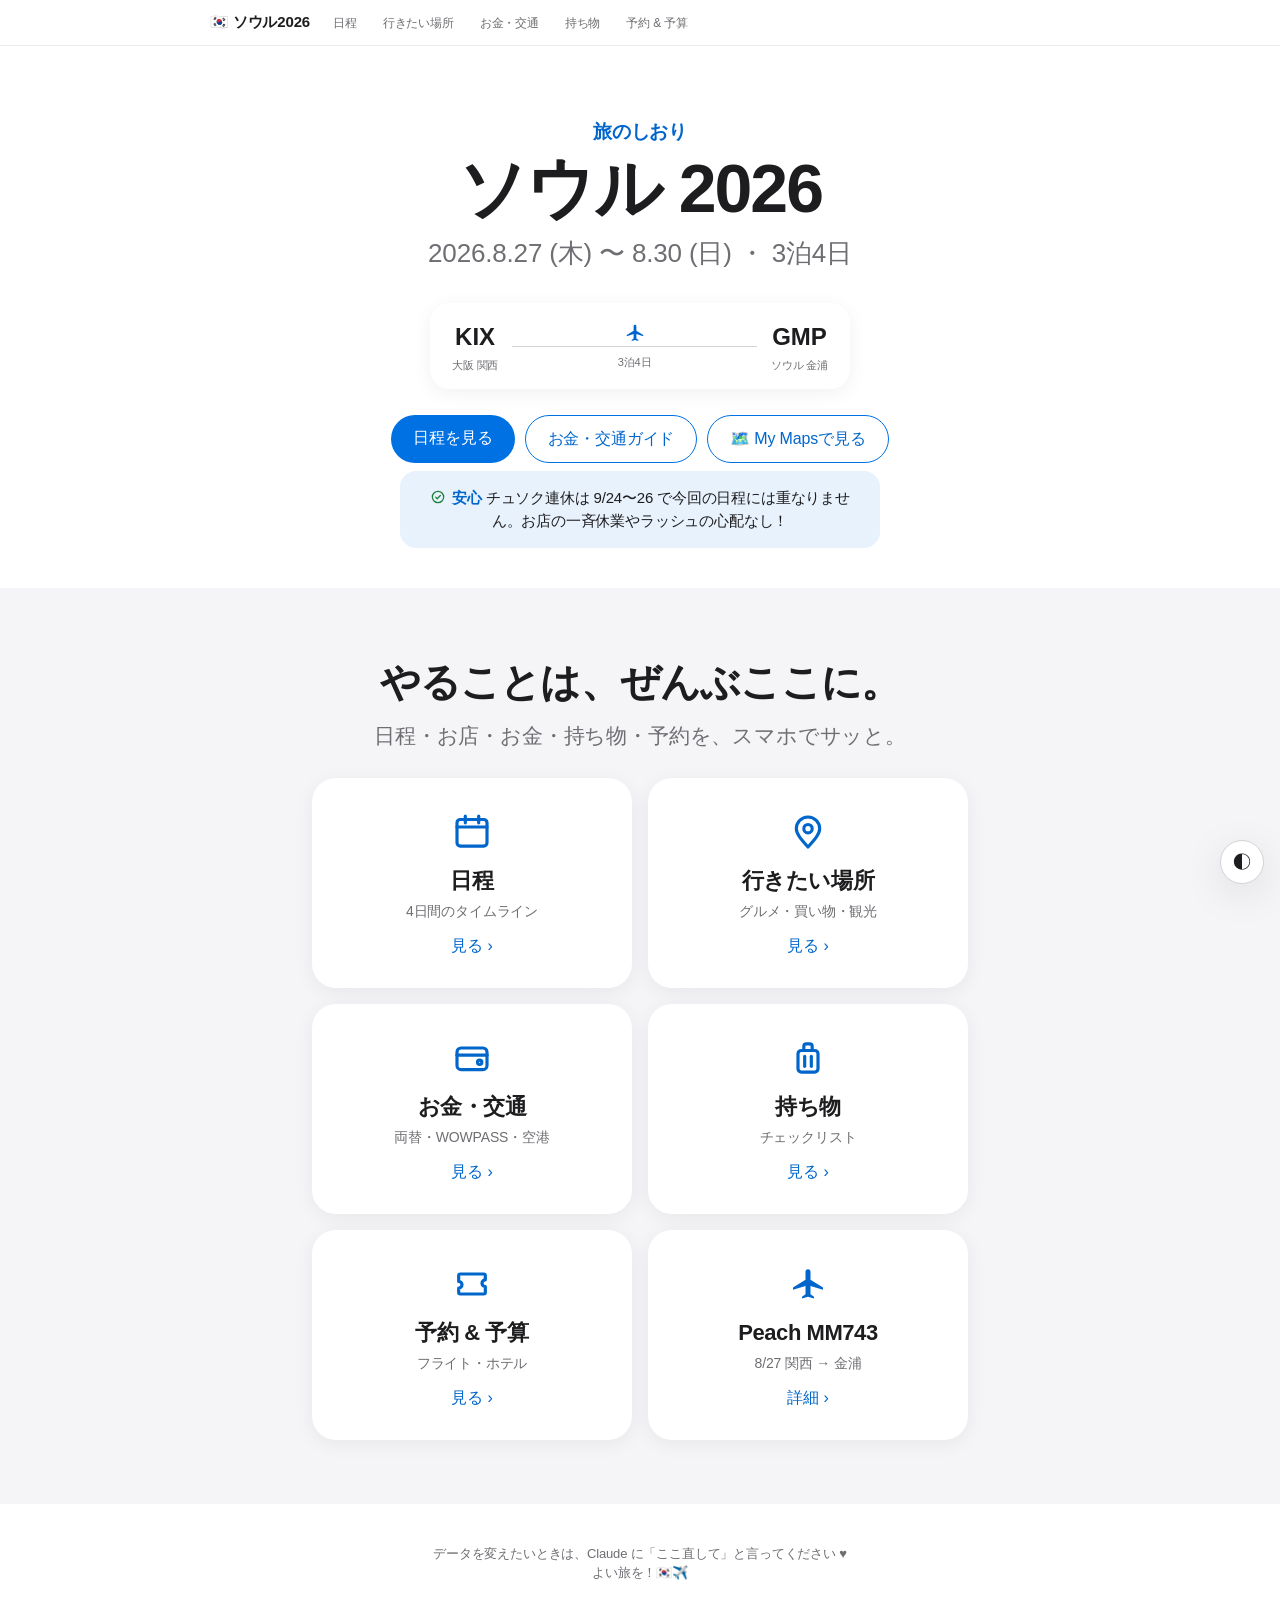
==== index.html @ 24867113 "Update Gimpo-Dongdaemun subway fare with confirmed actual value User rode the route live and confirm" ====
<!DOCTYPE html>
<html lang="ja">
<head>
<meta charset="UTF-8" />
<meta name="viewport" content="width=device-width, initial-scale=1" />
<title>ソウル旅のしおり 2026</title>
<link rel="stylesheet" href="css/style.css?v=6" />
<link rel="icon" href="data:image/svg+xml,<svg xmlns='http://www.w3.org/2000/svg' viewBox='0 0 100 100'><text y='.9em' font-size='90'>🧳</text></svg>" />
</head>
<body data-page="index">
<nav class="nav"><div class="nav-inner">
  <a class="home" href="index.html">🇰🇷 ソウル2026</a>
  <a class="item" href="schedule.html">日程</a>
  <a class="item" href="places.html">行きたい場所</a>
  <a class="item" href="guide.html">お金・交通</a>
  <a class="item" href="packing.html">持ち物</a>
  <a class="item" href="booking.html">予約 &amp; 予算</a>
</div></nav>

<header class="hero wrap">
  <p class="eyebrow">旅のしおり</p>
  <h1 class="big">ソウル 2026</h1>
  <p class="subhead" id="hero-dates"></p>
  <div class="route" aria-label="フライト区間">
    <div class="port"><div class="code">KIX</div><div class="city">大阪 関西</div></div>
    <div class="mid"><div class="ln"></div><span class="pl" data-icon="flight"></span><div class="nights">3泊4日</div></div>
    <div class="port"><div class="code">GMP</div><div class="city">ソウル 金浦</div></div>
  </div>
  <div class="cta-row">
    <a class="btn" href="schedule.html">日程を見る</a>
    <a class="btn ghost" href="guide.html">お金・交通ガイド</a>
    <a class="btn ghost" href="https://www.google.com/maps/d/viewer?mid=12uMAsiohCHTfbqAK3I8pVmQ7qAwvk7g&ll=37.53083521055298%2C126.99211750979475&z=12" target="_blank" rel="noopener">🗺️ My Mapsで見る</a>
  </div>
  <p class="callout" id="hero-note"></p>
</header>

<section class="band alt">
  <div class="wrap center" style="margin-bottom:26px">
    <h2 class="sec-title">やることは、ぜんぶここに。</h2>
    <p class="sec-sub">日程・お店・お金・持ち物・予約を、スマホでサッと。</p>
  </div>
  <div class="wrap">
    <div class="tiles">
      <a class="tile" href="schedule.html"><span class="ic" data-icon="calendar"></span><h3>日程</h3><p>4日間のタイムライン</p><span class="more">見る</span></a>
      <a class="tile" href="places.html"><span class="ic" data-icon="place"></span><h3>行きたい場所</h3><p>グルメ・買い物・観光</p><span class="more">見る</span></a>
      <a class="tile" href="guide.html"><span class="ic" data-icon="payments"></span><h3>お金・交通</h3><p>両替・WOWPASS・空港</p><span class="more">見る</span></a>
      <a class="tile" href="packing.html"><span class="ic" data-icon="luggage"></span><h3>持ち物</h3><p>チェックリスト</p><span class="more">見る</span></a>
      <a class="tile" href="booking.html"><span class="ic" data-icon="ticket"></span><h3>予約 &amp; 予算</h3><p>フライト・ホテル</p><span class="more">見る</span></a>
      <a class="tile" href="booking.html"><span class="ic" data-icon="flight"></span><h3>Peach MM743</h3><p>8/27 関西 → 金浦</p><span class="more">詳細</span></a>
    </div>
  </div>
</section>

<footer class="foot">データを変えたいときは、Claude に「ここ直して」と言ってください ♥<br>よい旅を！🇰🇷✈️</footer>
<button class="themebtn" id="themebtn" aria-label="ライト/ダーク切り替え" title="テーマ切り替え">◐</button>
<script src="js/data.js?v=6"></script>
<script src="js/icons.js?v=6"></script>
<script src="js/app.js?v=6"></script>
</body>
</html>
---- css/style.css ----
:root {
  --bg: #ffffff;
  --bg-alt: #f5f5f7;
  --text: #1d1d1f;
  --text-2: #6e6e73;
  --line: #d2d2d7;
  --line-soft: #e8e8ed;
  --card: #ffffff;
  --card-alt: #fbfbfd;
  --accent: #0071e3;
  --accent-ink: #0066cc;
  --accent-soft: #e8f2fd;
  --good: #1a7f37;
  --shadow: 0 4px 20px rgba(0, 0, 0, 0.06);
  --shadow-lg: 0 10px 40px rgba(0, 0, 0, 0.10);
  --radius: 20px;
  --maxw: 700px;
  --nav-h: 46px;
  --font: -apple-system, BlinkMacSystemFont, "SF Pro Display", "SF Pro Text", "Helvetica Neue", "Hiragino Sans", "Hiragino Kaku Gothic ProN", "Noto Sans JP", Arial, sans-serif;
}
@media (prefers-color-scheme: dark) {
  :root:not([data-theme="light"]) {
    --bg: #000000; --bg-alt: #101012; --text: #f5f5f7; --text-2: #a1a1a6;
    --line: #37373a; --line-soft: #262628; --card: #1d1d1f; --card-alt: #151517;
    --accent: #2997ff; --accent-ink: #2997ff; --accent-soft: #10233a;
    --good: #30d158;
    --shadow: 0 4px 20px rgba(0,0,0,.5); --shadow-lg: 0 10px 40px rgba(0,0,0,.6);
  }
}
:root[data-theme="dark"] {
  --bg: #000000; --bg-alt: #101012; --text: #f5f5f7; --text-2: #a1a1a6;
  --line: #37373a; --line-soft: #262628; --card: #1d1d1f; --card-alt: #151517;
  --accent: #2997ff; --accent-ink: #2997ff; --accent-soft: #10233a;
  --good: #30d158;
  --shadow: 0 4px 20px rgba(0,0,0,.5); --shadow-lg: 0 10px 40px rgba(0,0,0,.6);
}

* { box-sizing: border-box; margin: 0; padding: 0; }
html { scroll-behavior: smooth; }
body {
  background: var(--bg); color: var(--text); font-family: var(--font);
  font-size: 17px; line-height: 1.5; letter-spacing: -0.01em;
  -webkit-font-smoothing: antialiased; text-rendering: optimizeLegibility;
}
a { color: var(--accent-ink); text-decoration: none; }
a:hover { text-decoration: underline; }
.wrap { max-width: var(--maxw); margin: 0 auto; padding: 0 22px; }

/* ---------- Global nav (Apple slim bar) ---------- */
.nav {
  position: sticky; top: 0; z-index: 40; height: var(--nav-h);
  background: color-mix(in srgb, var(--bg) 72%, transparent);
  -webkit-backdrop-filter: saturate(180%) blur(20px);
  backdrop-filter: saturate(180%) blur(20px);
  border-bottom: 1px solid var(--line-soft);
}
.nav-inner {
  max-width: 900px; margin: 0 auto; height: 100%; padding: 0 20px;
  display: flex; align-items: center; gap: 4px; overflow-x: auto; scrollbar-width: none;
}
.nav-inner::-webkit-scrollbar { display: none; }
.nav .home { font-weight: 600; font-size: 15px; color: var(--text); margin-right: 8px; white-space: nowrap; }
.nav .home:hover { text-decoration: none; opacity: .7; }
.nav a.item {
  font-size: 12px; color: var(--text-2); padding: 6px 11px; border-radius: 999px; white-space: nowrap;
  transition: color .2s, background .2s;
}
.nav a.item:hover { color: var(--text); text-decoration: none; }
.nav a.item[aria-current="page"] { color: var(--text); background: var(--bg-alt); }
.nav a:focus-visible, .btn:focus-visible, .check:focus-visible, .reset:focus-visible { outline: 2px solid var(--accent); outline-offset: 3px; }

/* ---------- Bands ---------- */
.band { padding: 64px 0; }
.band.alt { background: var(--bg-alt); }
.band.tight { padding: 40px 0; }
.center { text-align: center; }

/* ---------- Hero ---------- */
.hero { padding: 72px 0 40px; text-align: center; }
.eyebrow { font-size: 19px; font-weight: 600; color: var(--accent-ink); margin-bottom: 6px; letter-spacing: -0.01em; }
h1.big {
  font-size: clamp(40px, 9vw, 68px); font-weight: 700; line-height: 1.05; letter-spacing: -0.03em;
  text-wrap: balance;
}
.subhead { font-size: clamp(19px, 3.6vw, 26px); font-weight: 500; color: var(--text-2); margin-top: 10px; text-wrap: balance; }
.cta-row { display: flex; gap: 10px; justify-content: center; flex-wrap: wrap; margin-top: 26px; }
.btn {
  display: inline-block; background: var(--accent); color: #fff; font-size: 16px; font-weight: 500;
  padding: 11px 22px; border-radius: 999px; border: none; cursor: pointer; transition: opacity .2s;
}
.btn:hover { opacity: .88; text-decoration: none; }
.btn.ghost { background: transparent; color: var(--accent-ink); border: 1px solid var(--accent); }
.more { color: var(--accent-ink); font-size: 16px; font-weight: 500; }
.more::after { content: " ›"; }

/* route strip */
.route {
  display: flex; align-items: center; gap: 14px; margin: 30px auto 0; max-width: 420px;
  padding: 16px 22px; background: var(--card); border-radius: var(--radius); box-shadow: var(--shadow);
}
.route .port { text-align: center; flex: 0 0 auto; }
.route .code { font-size: 24px; font-weight: 700; letter-spacing: 0; }
.route .city { font-size: 11px; color: var(--text-2); margin-top: 2px; }
.route .mid { flex: 1; text-align: center; color: var(--accent-ink); position: relative; }
.route .mid .ln { border-top: 1.5px solid var(--line); position: absolute; left: 0; right: 0; top: 50%; }
.route .mid .pl { position: relative; font-size: 16px; background: var(--card); padding: 0 8px; }
.route .mid .nights { font-size: 11px; color: var(--text-2); margin-top: 2px; }

/* ---------- Section headings ---------- */
.sec-title { font-size: clamp(28px, 5vw, 40px); font-weight: 700; letter-spacing: -0.02em; text-wrap: balance; }
.sec-sub { font-size: clamp(17px, 2.6vw, 21px); color: var(--text-2); margin-top: 8px; text-wrap: balance; }
.page-head { text-align: center; padding: 56px 0 8px; }

/* ---------- Feature tiles (index) ---------- */
.tiles { display: grid; grid-template-columns: 1fr 1fr; gap: 16px; margin-top: 8px; }
@media (max-width: 540px) { .tiles { grid-template-columns: 1fr; } }
.tile {
  display: flex; flex-direction: column; text-align: center; align-items: center;
  background: var(--card); border-radius: 24px; box-shadow: var(--shadow);
  padding: 34px 22px 30px; transition: transform .18s, box-shadow .25s;
}
.tile:hover { transform: translateY(-3px); box-shadow: var(--shadow-lg); text-decoration: none; }
.tile .ic { font-size: 40px; }
.tile h3 { font-size: 22px; font-weight: 700; letter-spacing: -0.02em; margin-top: 12px; color: var(--text); }
.tile p { font-size: 14px; color: var(--text-2); margin-top: 4px; }
.tile .more { margin-top: 12px; }

/* ---------- Cards ---------- */
.card { background: var(--card); border-radius: var(--radius); box-shadow: var(--shadow); padding: 20px 22px; }
.card + .card { margin-top: 16px; }
.callout { background: var(--accent-soft); border-radius: 16px; padding: 16px 20px; font-size: 15px; margin: 8px auto 0; max-width: 480px; }
.callout b { color: var(--accent-ink); }

/* ---------- Schedule ---------- */
.day { margin-bottom: 48px; }
.day-head { display: flex; align-items: baseline; gap: 14px; margin-bottom: 18px; }
.day-num { font-size: 46px; font-weight: 700; letter-spacing: -0.03em; color: var(--accent-ink); line-height: 1; font-variant-numeric: tabular-nums; }
.day-meta .day-title { font-size: 21px; font-weight: 700; letter-spacing: -0.02em; }
.day-meta .day-sub { font-size: 13px; color: var(--text-2); font-variant-numeric: tabular-nums; }
.day-route { background: var(--accent-soft); border-radius: var(--radius); padding: 14px 18px; margin-bottom: 14px; }
.day-route-head { display: flex; align-items: center; justify-content: space-between; gap: 10px; flex-wrap: wrap; font-size: 13px; font-weight: 600; color: var(--accent-ink); margin-bottom: 10px; }
.day-route-head .ico { width: 16px; height: 16px; vertical-align: -3px; margin-right: 2px; }
.day-route-all { font-size: 13px; font-weight: 500; color: var(--accent-ink); white-space: nowrap; }
.day-route-all:hover { text-decoration: underline; }
.day-route-chain { display: flex; flex-wrap: wrap; align-items: center; gap: 6px; margin-top: 10px; }
.day-route-chip { font-size: 13px; font-weight: 500; color: var(--text); background: var(--card); border-radius: 999px; padding: 6px 13px; white-space: nowrap; box-shadow: var(--shadow); }
.day-route-chip:hover { color: var(--accent-ink); }
.day-route-arrow { color: var(--text-2); font-size: 14px; }
.day-route-map { height: 260px; width: 100%; border-radius: 14px; overflow: hidden; background: var(--card); }
.day-route-pin {
  display: flex; align-items: center; justify-content: center; width: 26px; height: 26px; border-radius: 50%;
  background: var(--accent); color: #fff; font-size: 12px; font-weight: 700; box-shadow: 0 1px 4px rgba(0,0,0,.35);
}
.day-route-pin-hotel { background: #2a2f38; font-size: 13px; }
.tl { display: flex; flex-direction: column; gap: 12px; }
.tl-item { display: flex; gap: 16px; background: var(--card); border-radius: var(--radius); box-shadow: var(--shadow); padding: 16px 18px; }
.tl-time { flex: 0 0 52px; font-size: 15px; font-weight: 700; color: var(--accent-ink); font-variant-numeric: tabular-nums; padding-top: 1px; }
.tl-body { flex: 1; min-width: 0; }
.tl-title { font-size: 17px; font-weight: 600; letter-spacing: -0.01em; }
.tl-place { font-size: 13px; color: var(--text-2); margin-top: 3px; }
.tl-memo { font-size: 14px; color: var(--text); margin-top: 8px; line-height: 1.55; }
.maplink { display: inline-block; margin-top: 8px; font-size: 14px; font-weight: 500; color: var(--accent-ink); }
.maplink::after { content: " ›"; }
.maplink:hover { text-decoration: underline; }

/* ---------- rows (places / packing) ---------- */
.cat { margin-bottom: 20px; }
.cat-head { font-size: 22px; font-weight: 700; letter-spacing: -0.02em; margin: 8px 2px 12px; display: flex; align-items: center; gap: 10px; }
.cat-head .tag { font-size: 12px; font-weight: 600; color: var(--accent-ink); background: var(--accent-soft); border-radius: 999px; padding: 3px 11px; }
.row { display: flex; gap: 14px; align-items: flex-start; padding: 14px 0; border-bottom: 1px solid var(--line-soft); }
.row:last-child { border-bottom: none; }
.row.scheduled { background: var(--accent-soft); border-radius: 12px; margin: 0 -12px; padding: 14px 12px; }
.check {
  flex: 0 0 auto; width: 26px; height: 26px; margin-top: 1px; border-radius: 50%;
  border: 2px solid var(--line); background: transparent; cursor: pointer;
  display: grid; place-items: center; color: #fff; font-size: 14px; line-height: 1; transition: background .15s, border-color .15s;
}
.check[aria-pressed="true"] { background: var(--accent); border-color: var(--accent); }
.check.good[aria-pressed="true"] { background: var(--good); border-color: var(--good); }
.row-body { flex: 1; min-width: 0; }
.row-name { font-size: 17px; font-weight: 500; }
.row-name.done { color: var(--text-2); text-decoration: line-through; }
.row-area { font-size: 12px; color: var(--text-2); background: var(--bg-alt); border-radius: 999px; padding: 2px 9px; margin-left: 8px; white-space: nowrap; }
.rank-badge { display: inline-block; font-size: 11px; font-weight: 700; color: #fff; border-radius: 999px; padding: 2px 9px; margin-right: 8px; vertical-align: 2px; }
.rank-badge.rank-1 { background: #d4a017; }
.rank-badge.rank-2 { background: #9aa0a6; }
.rank-badge.rank-3 { background: #b5651d; }
.rank-badge.rank-n { background: var(--accent); }
.sched-badge { display: inline-block; font-size: 11px; font-weight: 700; color: #fff; background: var(--accent); border-radius: 999px; padding: 2px 9px; margin-right: 8px; vertical-align: 2px; white-space: nowrap; }
.row-desc { font-size: 14px; color: var(--text-2); margin-top: 3px; }
.row-meta { font-size: 12px; color: var(--text-2); margin-top: 4px; display: flex; gap: 12px; flex-wrap: wrap; }
.row-meta span { min-width: 0; }
.progress { height: 8px; background: var(--line-soft); border-radius: 999px; overflow: hidden; margin: 4px 2px 8px; }
.progress > span { display: block; height: 100%; background: var(--good); width: 0; transition: width .4s ease; }
.progress-label { font-size: 14px; color: var(--text-2); margin: 0 2px 8px; font-variant-numeric: tabular-nums; }
.reset { display: block; margin: 10px auto 0; font-family: var(--font); font-size: 14px; color: var(--accent-ink); background: transparent; border: 1px solid var(--line); border-radius: 999px; padding: 8px 20px; cursor: pointer; }
.reset:hover { border-color: var(--accent); }

/* ---------- booking ---------- */
.ticket { background: var(--card); border-radius: var(--radius); box-shadow: var(--shadow); padding: 20px 22px; margin-bottom: 16px; }
.ticket h3 { font-size: 15px; font-weight: 700; letter-spacing: -0.01em; margin-bottom: 12px; display: flex; align-items: center; gap: 8px; }
.kv { display: flex; justify-content: space-between; gap: 14px; padding: 6px 0; font-size: 15px; border-bottom: 1px solid var(--line-soft); }
.kv:last-child { border-bottom: none; }
.kv .k { color: var(--text-2); flex: 0 0 auto; }
.kv .v { text-align: right; font-weight: 500; font-variant-numeric: tabular-nums; }
table.budget { width: 100%; border-collapse: collapse; font-size: 14px; }
table.budget th, table.budget td { padding: 11px 6px; border-bottom: 1px solid var(--line-soft); text-align: right; }
table.budget th { color: var(--text-2); font-weight: 600; font-size: 12px; }
table.budget td:first-child, table.budget th:first-child { text-align: left; }
table.budget td { font-variant-numeric: tabular-nums; }
.sub { font-size: 12px; color: var(--text-2); }
.total td { font-weight: 700; color: var(--text); border-bottom: none; font-size: 15px; }
.rate { font-size: 13px; color: var(--text-2); margin-top: 14px; background: var(--bg-alt); padding: 12px 16px; border-radius: 12px; }

/* ---------- guide ---------- */
.guide h2 { font-size: clamp(24px, 4.5vw, 32px); font-weight: 700; letter-spacing: -0.02em; margin: 40px 0 14px; }
.guide h2:first-of-type { margin-top: 8px; }
.guide h3 { font-size: 18px; font-weight: 600; margin: 4px 0 8px; }
.guide p { font-size: 15px; margin-bottom: 12px; color: var(--text); }
.guide ul { margin: 0 0 14px 0; padding-left: 22px; }
.guide li { font-size: 15px; margin-bottom: 7px; }
.guide strong { color: var(--accent-ink); font-weight: 600; }
.g-scroll { overflow-x: auto; margin-bottom: 16px; -webkit-overflow-scrolling: touch; }
.g-table { width: 100%; border-collapse: collapse; font-size: 13.5px; min-width: 460px; }
.g-table th, .g-table td { padding: 11px 12px; border-bottom: 1px solid var(--line-soft); text-align: left; vertical-align: top; }
.g-table th { color: var(--text-2); font-weight: 600; white-space: nowrap; background: var(--bg-alt); }
.g-table td:first-child { font-weight: 600; white-space: nowrap; }

/* ---------- footer ---------- */
.foot { text-align: center; padding: 40px 0; font-size: 13px; color: var(--text-2); }

.themebtn { position: fixed; right: 16px; bottom: 16px; z-index: 50; width: 44px; height: 44px; border-radius: 50%; border: 1px solid var(--line); background: var(--card); color: var(--text); font-size: 18px; cursor: pointer; box-shadow: var(--shadow-lg); }

/* ---------- icons ---------- */
.ico { width: 1em; height: 1em; display: inline-block; vertical-align: -0.14em; flex: 0 0 auto; }
.tl-title .ico { width: 19px; height: 19px; color: var(--accent-ink); margin-right: 5px; vertical-align: -3px; }
.tile .ic { display: inline-flex; }
.tile .ic .ico { width: 40px; height: 40px; color: var(--accent-ink); }
.guide h2 .ic, .guide h3 .ic { display: inline-flex; vertical-align: -4px; margin-right: 4px; }
.guide h2 .ic .ico { width: 26px; height: 26px; color: var(--accent-ink); }
.guide h3 .ic .ico { width: 20px; height: 20px; color: var(--accent-ink); }
.ticket h3 .ico { width: 18px; height: 18px; color: var(--accent-ink); }
.route .pl { display: inline-flex; }
.route .pl .ico { width: 22px; height: 22px; color: var(--accent-ink); }
.callout .ico { width: 16px; height: 16px; color: var(--good); vertical-align: -2px; margin-right: 2px; }
.tl-place .ico { width: 13px; height: 13px; color: var(--text-2); vertical-align: -2px; margin-right: 2px; }

@media (prefers-reduced-motion: reduce) { html { scroll-behavior: auto; } * { transition: none !important; } }
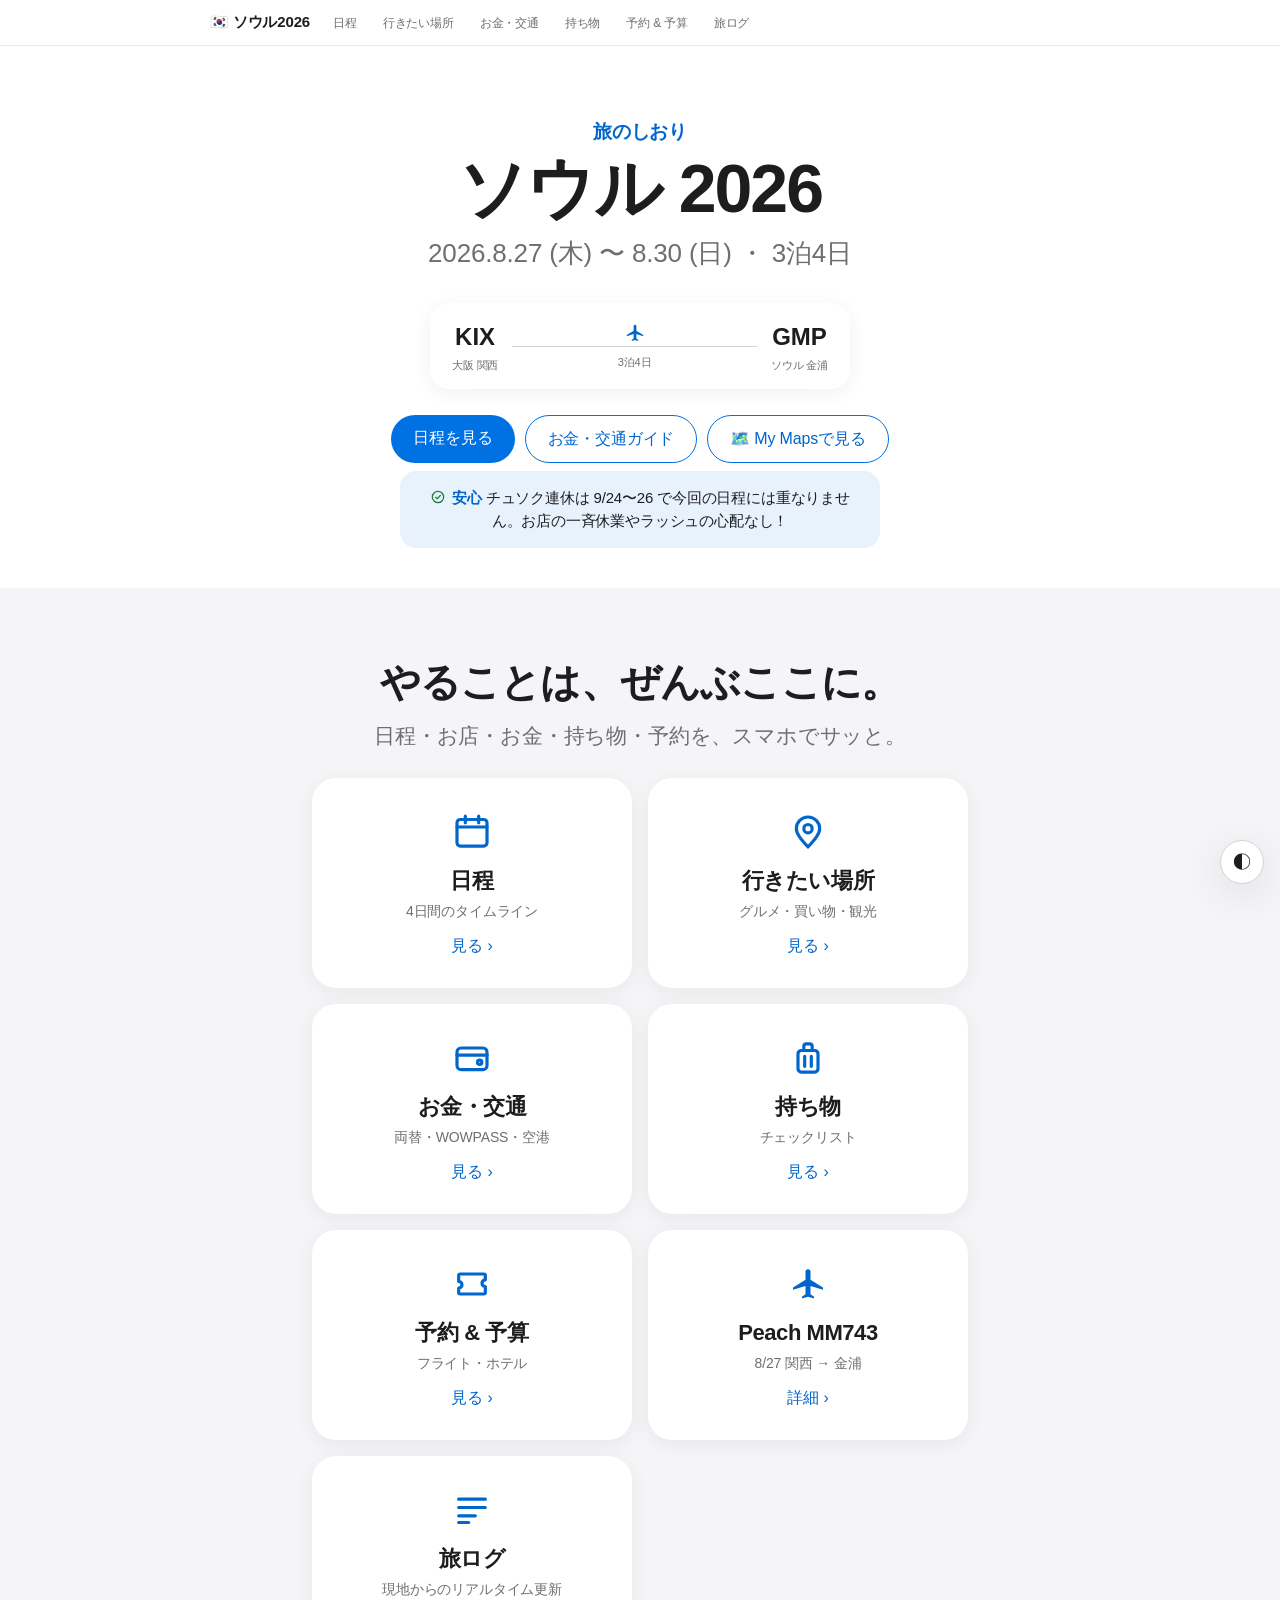
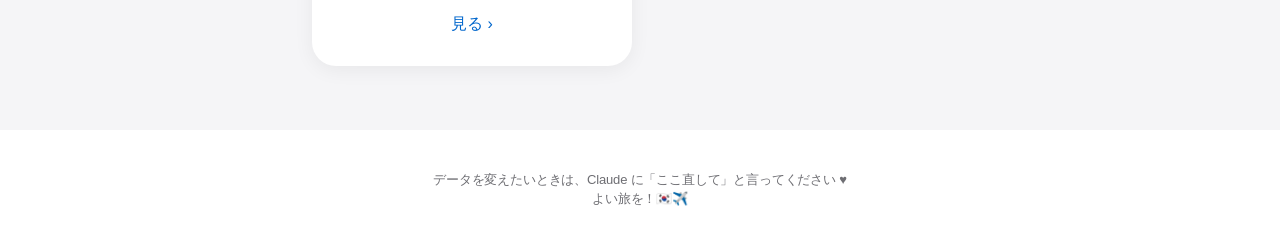
==== commit 3b8ca0c5: "Add a 旅ログ (travel log) tab for real-time trip updates New log.html page + D.log data array + renderL" ====
--- a/index.html
+++ b/index.html
@@ -4,7 +4,7 @@
 <meta charset="UTF-8" />
 <meta name="viewport" content="width=device-width, initial-scale=1" />
 <title>ソウル旅のしおり 2026</title>
-<link rel="stylesheet" href="css/style.css?v=6" />
+<link rel="stylesheet" href="css/style.css?v=7" />
 <link rel="icon" href="data:image/svg+xml,<svg xmlns='http://www.w3.org/2000/svg' viewBox='0 0 100 100'><text y='.9em' font-size='90'>🧳</text></svg>" />
 </head>
 <body data-page="index">
@@ -15,6 +15,7 @@
   <a class="item" href="guide.html">お金・交通</a>
   <a class="item" href="packing.html">持ち物</a>
   <a class="item" href="booking.html">予約 &amp; 予算</a>
+  <a class="item" href="log.html">旅ログ</a>
 </div></nav>
 
 <header class="hero wrap">
@@ -47,14 +48,15 @@
       <a class="tile" href="packing.html"><span class="ic" data-icon="luggage"></span><h3>持ち物</h3><p>チェックリスト</p><span class="more">見る</span></a>
       <a class="tile" href="booking.html"><span class="ic" data-icon="ticket"></span><h3>予約 &amp; 予算</h3><p>フライト・ホテル</p><span class="more">見る</span></a>
       <a class="tile" href="booking.html"><span class="ic" data-icon="flight"></span><h3>Peach MM743</h3><p>8/27 関西 → 金浦</p><span class="more">詳細</span></a>
+      <a class="tile" href="log.html"><span class="ic" data-icon="log"></span><h3>旅ログ</h3><p>現地からのリアルタイム更新</p><span class="more">見る</span></a>
     </div>
   </div>
 </section>
 
 <footer class="foot">データを変えたいときは、Claude に「ここ直して」と言ってください ♥<br>よい旅を！🇰🇷✈️</footer>
 <button class="themebtn" id="themebtn" aria-label="ライト/ダーク切り替え" title="テーマ切り替え">◐</button>
-<script src="js/data.js?v=6"></script>
-<script src="js/icons.js?v=6"></script>
-<script src="js/app.js?v=6"></script>
+<script src="js/data.js?v=7"></script>
+<script src="js/icons.js?v=7"></script>
+<script src="js/app.js?v=7"></script>
 </body>
 </html>
